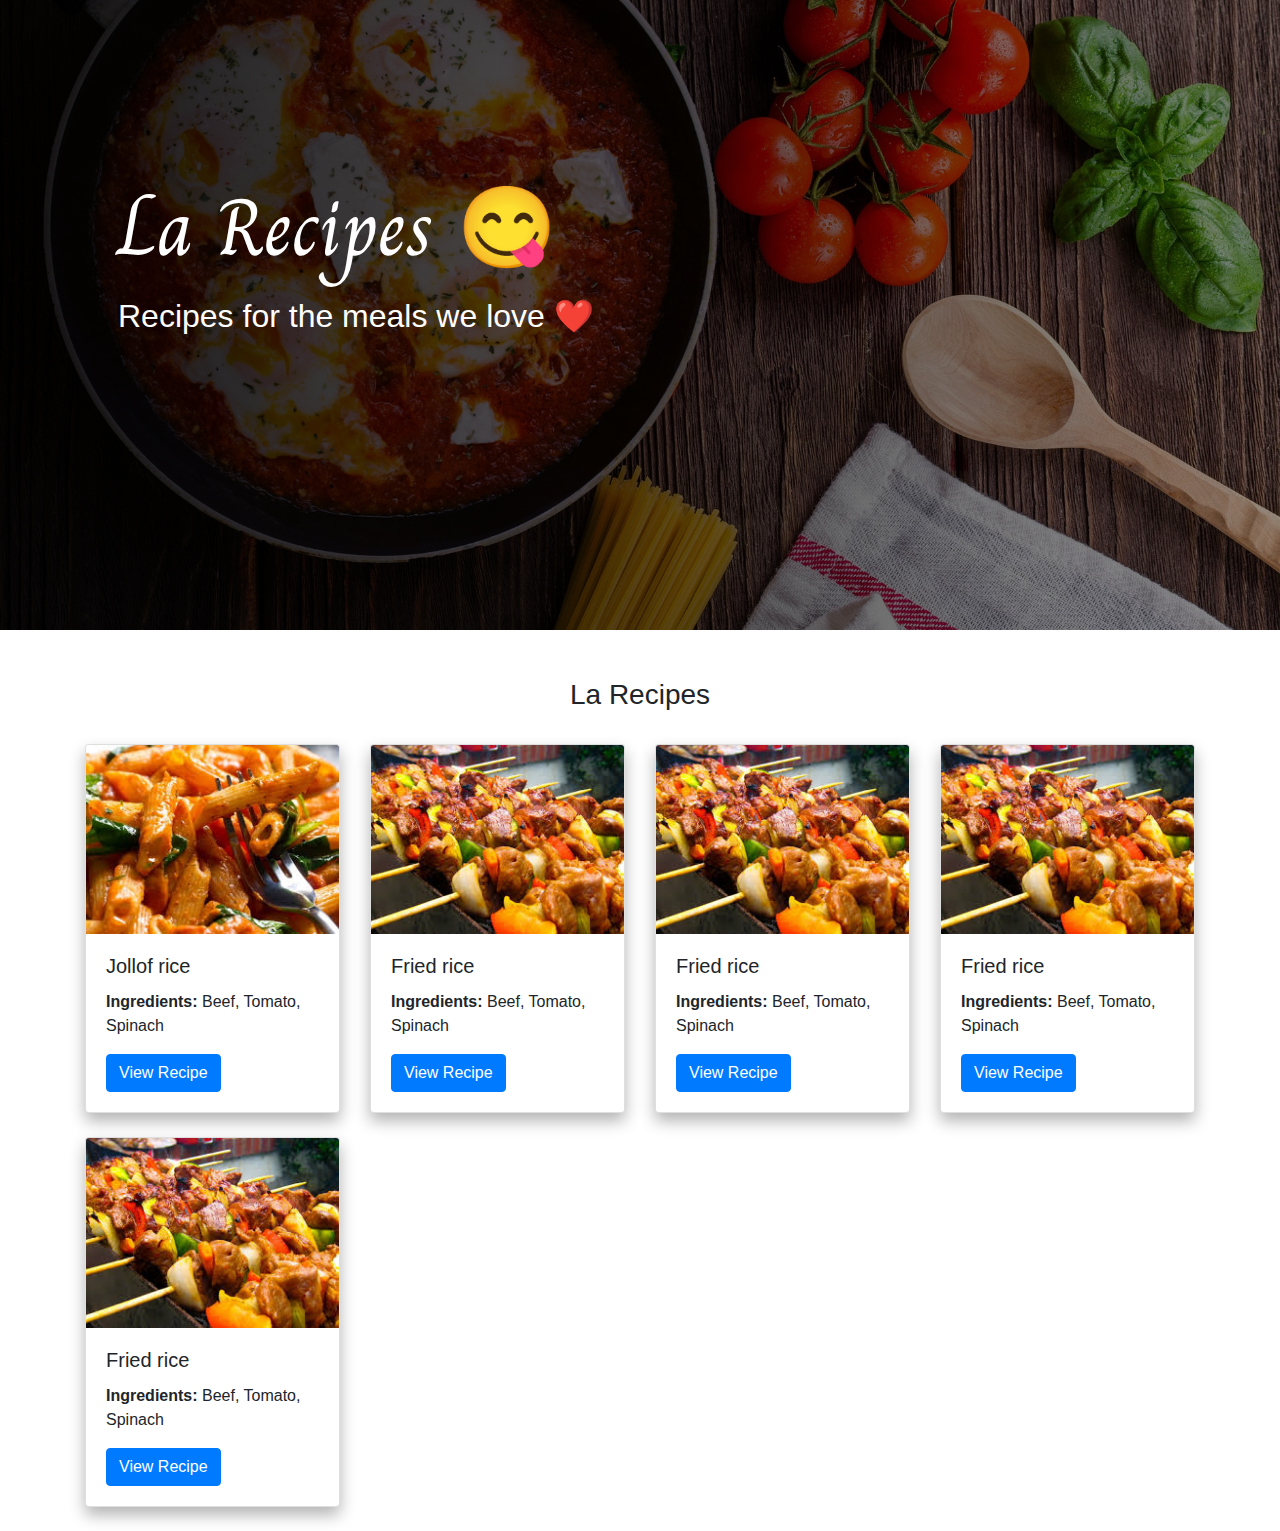
==== recipe.html @ 74eb1fa2 "upload initial files" ====
<!DOCTYPE html>
<html lang="en">
  <head>
    <meta charset="UTF-8" />
    <meta name="viewport" content="width=device-width, initial-scale=1.0" />
    <meta http-equiv="X-UA-Compatible" content="ie=edge" />
    <link
      href="https://fonts.googleapis.com/css?family=Charm"
      rel="stylesheet"
    />
    <link rel="stylesheet" href="css/bootstrap.min.css" />
    <link rel="stylesheet" href="css/styles.css" />
    <title>Document</title>
  </head>
  <body>
    <header>
      <div class="container text-box">
        <h1>La Recipes 😋</h1>
        <p class="mt-3">Recipes for the meals we love ❤️ ️</p>
      </div>
    </header>
    <main class="container mt-5">
      <div class="row">
        <div class="col-12 text-center mb-4"><h3>La Recipes</h3></div>
        <div class="col-md-3 mb-4">
          <div class="card">
            <img src="images/food-1.jpeg" class="card-img-top" alt="..." />
            <div class="card-body">
              <h5 class="card-title">Jollof rice</h5>
              <p class="card-text">
                <strong>Ingredients: </strong> Beef, Tomato, Spinach
              </p>
              <a href="#" class="btn btn-primary">View Recipe</a>
            </div>
          </div>
        </div>
        <div class="col-md-3 mb-4">
          <div class="card">
            <img src="images/food-2.jpeg" class="card-img-top" alt="..." />
            <div class="card-body">
              <h5 class="card-title">Fried rice</h5>
              <p class="card-text">
                <strong>Ingredients: </strong> Beef, Tomato, Spinach
              </p>
              <a href="#" class="btn btn-primary">View Recipe</a>
            </div>
          </div>
        </div>
        <div class="col-md-3 mb-4">
          <div class="card">
            <img src="images/food-2.jpeg" class="card-img-top" alt="..." />
            <div class="card-body">
              <h5 class="card-title">Fried rice</h5>
              <p class="card-text">
                <strong>Ingredients: </strong> Beef, Tomato, Spinach
              </p>
              <a href="#" class="btn btn-primary">View Recipe</a>
            </div>
          </div>
        </div>
        <div class="col-md-3 mb-4">
          <div class="card">
            <img src="images/food-2.jpeg" class="card-img-top" alt="..." />
            <div class="card-body">
              <h5 class="card-title">Fried rice</h5>
              <p class="card-text">
                <strong>Ingredients: </strong> Beef, Tomato, Spinach
              </p>
              <a href="#" class="btn btn-primary">View Recipe</a>
            </div>
          </div>
        </div>
        <div class="col-md-3 mb-4">
          <div class="card">
            <img src="images/food-2.jpeg" class="card-img-top" alt="..." />
            <div class="card-body">
              <h5 class="card-title">Fried rice</h5>
              <p class="card-text">
                <strong>Ingredients: </strong> Beef, Tomato, Spinach
              </p>
              <a href="#" class="btn btn-primary">View Recipe</a>
            </div>
          </div>
        </div>
      </div>
    </main>
  </body>
</html>
---- css/styles.css ----
header{
    min-height: 70vh;
    background-image: linear-gradient(to right,rgba(0,0,0,.9), rgba(0,0,0,.4)), url('../images/banner.jpg');
    background-position: center;
    background-size: cover;
    position: relative
}

.text-box {
    padding: 20vh 0 5vh 3rem;
    color: #fff;   
}

.text-box h1 {
    font-family: 'Charm', cursive;
    font-size: 5rem;
}

.text-box p {
    font-size: 2rem;
    font-weight: lighter;
}

.card {
    box-shadow: 0 0.5rem 1rem rgba(0,0,0,.3);
}
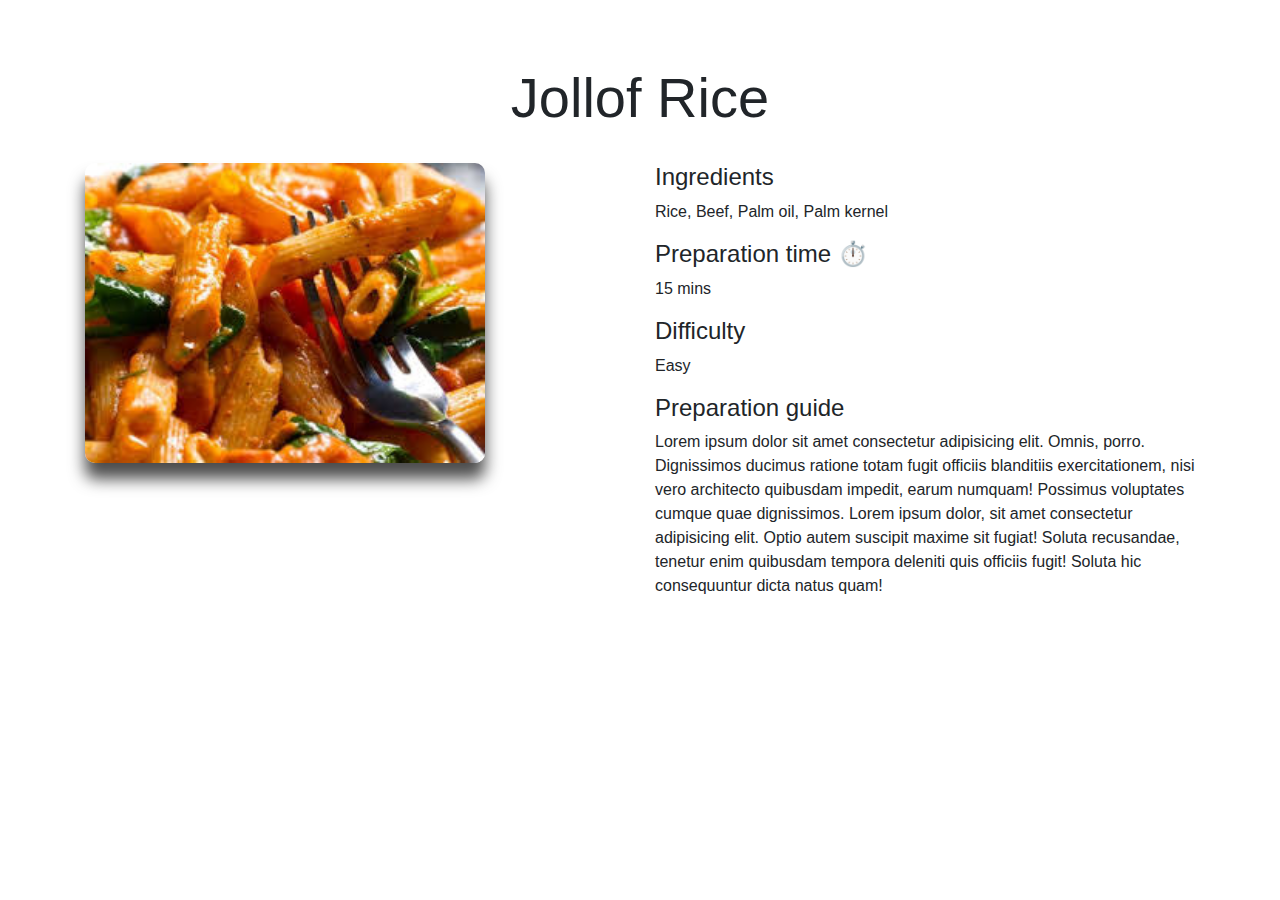
==== commit 63cb263b: "add recipe page" ====
--- a/recipe.html
+++ b/recipe.html
@@ -13,73 +13,47 @@
     <title>Document</title>
   </head>
   <body>
-    <header>
+    <!-- <header>
       <div class="container text-box">
         <h1>La Recipes 😋</h1>
         <p class="mt-3">Recipes for the meals we love ❤️ ️</p>
       </div>
-    </header>
-    <main class="container mt-5">
+    </header> -->
+    <main class="container my-5">
       <div class="row">
-        <div class="col-12 text-center mb-4"><h3>La Recipes</h3></div>
-        <div class="col-md-3 mb-4">
-          <div class="card">
-            <img src="images/food-1.jpeg" class="card-img-top" alt="..." />
-            <div class="card-body">
-              <h5 class="card-title">Jollof rice</h5>
-              <p class="card-text">
-                <strong>Ingredients: </strong> Beef, Tomato, Spinach
-              </p>
-              <a href="#" class="btn btn-primary">View Recipe</a>
-            </div>
-          </div>
+        <div class="col-12 text-center my-3">
+          <h2 class="mb-3 display-4">Jollof Rice</h2>
         </div>
-        <div class="col-md-3 mb-4">
-          <div class="card">
-            <img src="images/food-2.jpeg" class="card-img-top" alt="..." />
-            <div class="card-body">
-              <h5 class="card-title">Fried rice</h5>
-              <p class="card-text">
-                <strong>Ingredients: </strong> Beef, Tomato, Spinach
-              </p>
-              <a href="#" class="btn btn-primary">View Recipe</a>
-            </div>
-          </div>
+        <div class="col-md-6 mb-4">
+          <img
+            class="img-fluid"
+            style="width: 400px; border-radius: 10px; box-shadow: 0 1rem 1rem rgba(0,0,0,.7);"
+            src="images/food-1.jpeg"
+            alt=""
+          />
         </div>
-        <div class="col-md-3 mb-4">
-          <div class="card">
-            <img src="images/food-2.jpeg" class="card-img-top" alt="..." />
-            <div class="card-body">
-              <h5 class="card-title">Fried rice</h5>
-              <p class="card-text">
-                <strong>Ingredients: </strong> Beef, Tomato, Spinach
-              </p>
-              <a href="#" class="btn btn-primary">View Recipe</a>
-            </div>
-          </div>
-        </div>
-        <div class="col-md-3 mb-4">
-          <div class="card">
-            <img src="images/food-2.jpeg" class="card-img-top" alt="..." />
-            <div class="card-body">
-              <h5 class="card-title">Fried rice</h5>
-              <p class="card-text">
-                <strong>Ingredients: </strong> Beef, Tomato, Spinach
-              </p>
-              <a href="#" class="btn btn-primary">View Recipe</a>
-            </div>
-          </div>
-        </div>
-        <div class="col-md-3 mb-4">
-          <div class="card">
-            <img src="images/food-2.jpeg" class="card-img-top" alt="..." />
-            <div class="card-body">
-              <h5 class="card-title">Fried rice</h5>
-              <p class="card-text">
-                <strong>Ingredients: </strong> Beef, Tomato, Spinach
-              </p>
-              <a href="#" class="btn btn-primary">View Recipe</a>
-            </div>
+        <div class="col-md-6">
+          <div class="recipe-details">
+            <h4>Ingredients</h4>
+            <p>Rice, Beef, Palm oil, Palm kernel</p>
+
+            <h4>Preparation time ⏱</h4>
+            <p>15 mins</p>
+
+            <h4>Difficulty</h4>
+            <p>Easy</p>
+
+            <h4>Preparation guide</h4>
+            <p class="prep-guide">
+              Lorem ipsum dolor sit amet consectetur adipisicing elit. Omnis,
+              porro. Dignissimos ducimus ratione totam fugit officiis blanditiis
+              exercitationem, nisi vero architecto quibusdam impedit, earum
+              numquam! Possimus voluptates cumque quae dignissimos. Lorem ipsum
+              dolor, sit amet consectetur adipisicing elit. Optio autem suscipit
+              maxime sit fugiat! Soluta recusandae, tenetur enim quibusdam
+              tempora deleniti quis officiis fugit! Soluta hic consequuntur
+              dicta natus quam!
+            </p>
           </div>
         </div>
       </div>
--- a/css/styles.css
+++ b/css/styles.css
@@ -22,5 +22,5 @@
 }
 
 .card {
-    box-shadow: 0 0.5rem 1rem rgba(0,0,0,.3);
-}+    box-shadow: 0 1rem 1.5rem rgba(0,0,0,.6);
+}
